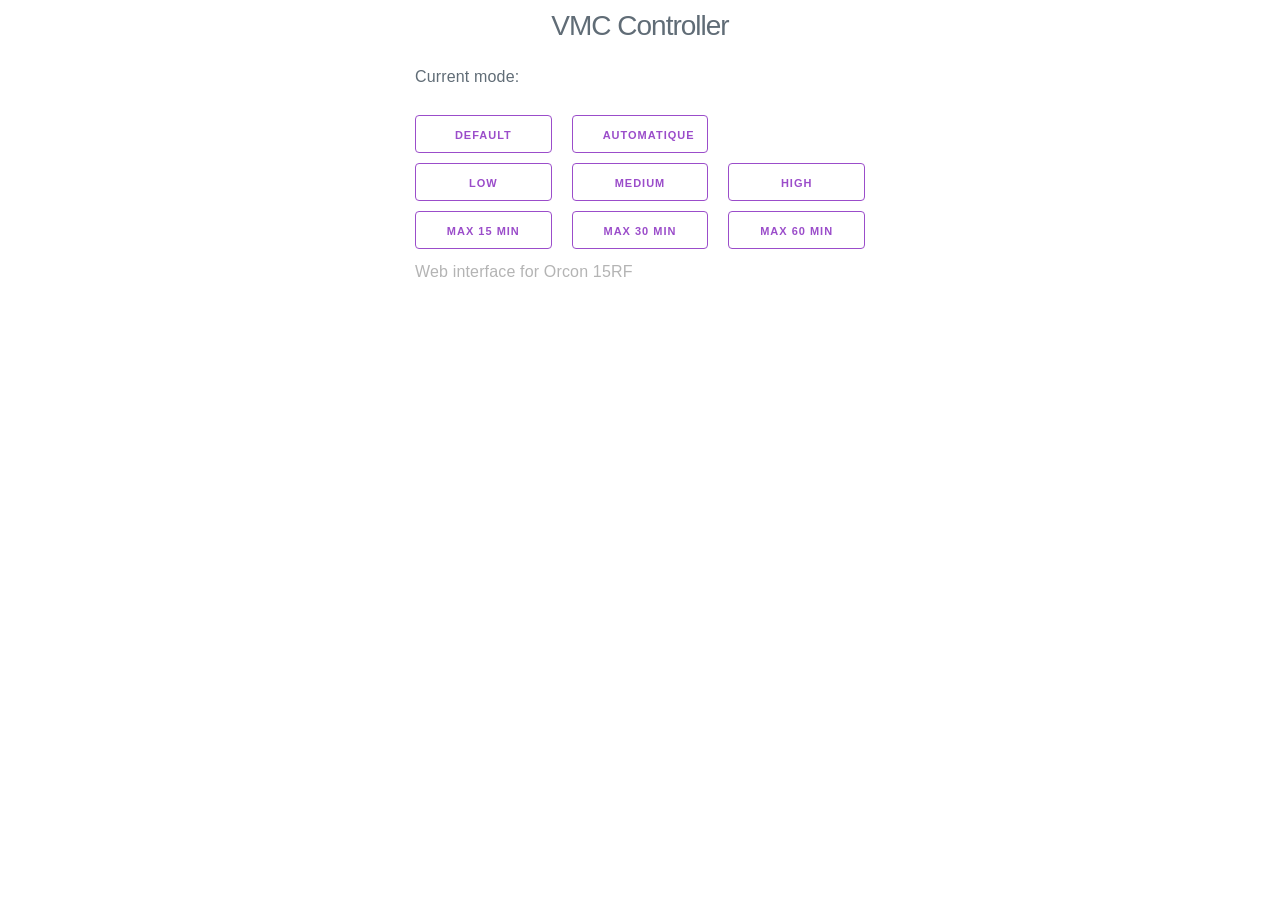
==== data/index.html @ 26a320ec "Initial commit" ====
<!DOCTYPE html>
<html lang="fr">
<head>
    <title>VMC Controller</title>
    <meta name="viewport" content="width=device-width, initial-scale=1"charset="UTF-8" />
    <link rel="stylesheet" type="text/css" href="milligram.min.css">
    <link rel="stylesheet" type="text/css" href="style.css">
    <script type="text/javascript" src="script.js"></script>
</head>
<body>
    <div class="container title">
        <h3>VMC Controller</h3>
    </div>
    <div class="container mode">
        <p>Current mode: <span id="mode"></span></p>
    </div>
    <div class="container remote">
        <div class="row">
            <div class="column column-33"><button onclick="send('default')" class="button button-outline" href="#">Default</button></div>
            <div class="column column-33"><button onclick="send('auto')" class="button button-outline" href="#">Automatique</button></div>
        </div>
        <div class="row">
            <div class="column column-33"><button onclick="send('low')" class="button button-outline" href="#">Low</button></div>
            <div class="column column-33"><button onclick="send('medium')" class="button button-outline" href="#">Medium</button></div>
            <div class="column column-33"><button onclick="send('high')" class="button button-outline" href="#">High</button></div>
        </div>
        <div class="row">
            <div class="column column-33"><button onclick="send('max1')" class="button button-outline" href="#">Max 15 min</button></div>
            <div class="column column-33"><button onclick="send('max2')" class="button button-outline" href="#">Max 30 min</button></div>
            <div class="column column-33"><button onclick="send('max3')" class="button button-outline" href="#">Max 60 min</button></div>
        </div>
    </div>
    <div class="container footer">
        <p>Web interface for Orcon 15RF</p>
    </div>
</body>
</html>
---- data/style.css ----
body{
    margin: 0 10px O O;
}
.container {
    max-width: 450px;
    padding: 0;
}
.row {
    flex-direction: row;
    margin-left: -1.0rem;
    width: calc(100% + 2.0rem);
}
.row .column {
    margin-bottom: inherit;
    padding: 0 1.0rem;
}
.title {
    text-align: center;
}
.remote .button {
    width: 100%;
}
.footer {
    color: rgb(180, 180, 180);
}
@media (max-width: 450px) { 
    .row {
        flex-direction: column;
    }
    .row .column.column-33, .row .column.column-34 {
        width: 100%;
        max-width: 100%;
        flex: 0;
    }
}
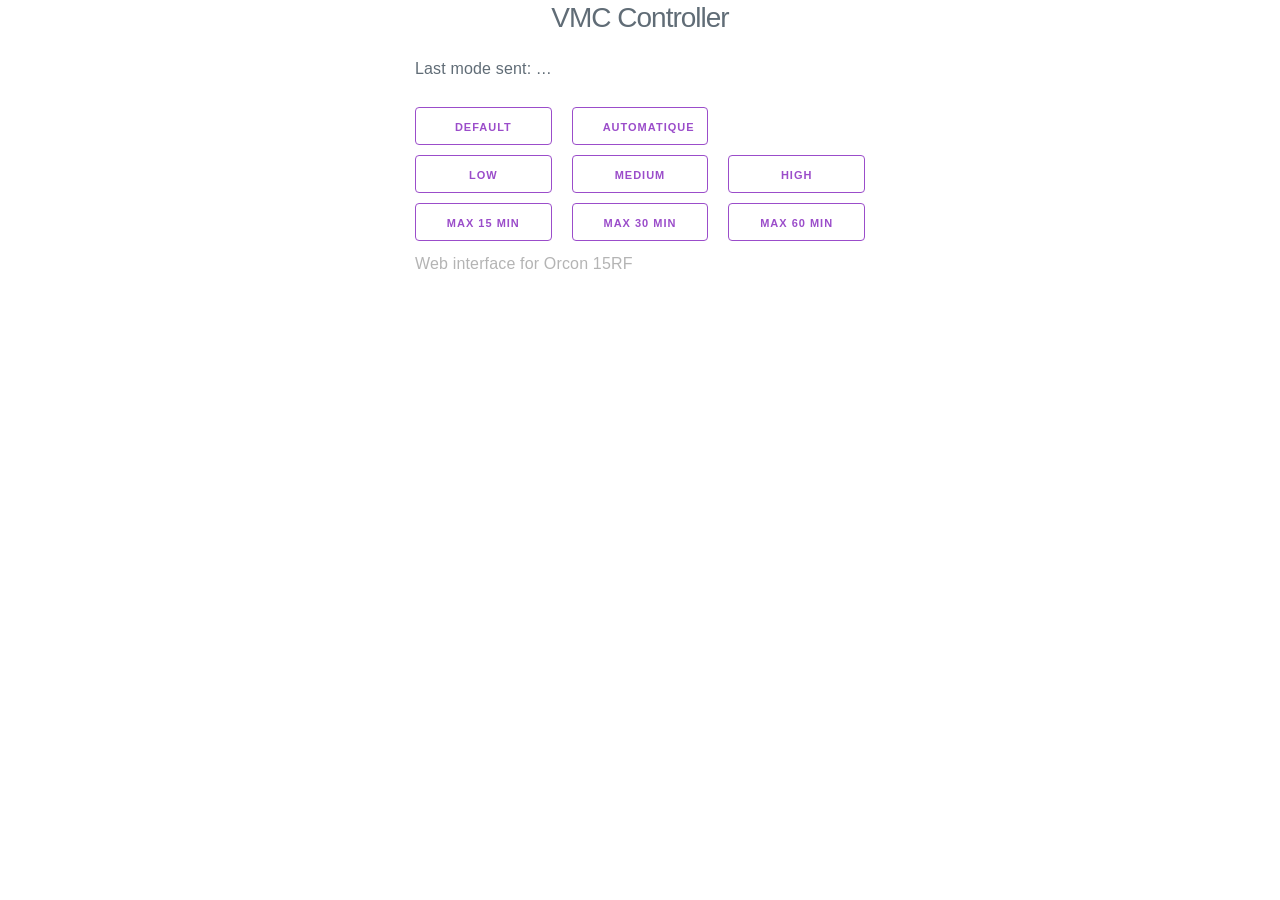
==== commit b93b2fc5: "Corriger les petits défauts de l'interface web - style.css : `margin: 0 10px O O` (lettre O) devient" ====
--- a/data/index.html
+++ b/data/index.html
@@ -2,7 +2,8 @@
 <html lang="fr">
 <head>
     <title>VMC Controller</title>
-    <meta name="viewport" content="width=device-width, initial-scale=1"charset="UTF-8" />
+    <meta charset="UTF-8">
+    <meta name="viewport" content="width=device-width, initial-scale=1">
     <link rel="stylesheet" type="text/css" href="milligram.min.css">
     <link rel="stylesheet" type="text/css" href="style.css">
     <script type="text/javascript" src="script.js"></script>
@@ -12,22 +13,22 @@
         <h3>VMC Controller</h3>
     </div>
     <div class="container mode">
-        <p>Current mode: <span id="mode"></span></p>
+        <p>Last mode sent: <span id="mode">…</span></p>
     </div>
     <div class="container remote">
         <div class="row">
-            <div class="column column-33"><button onclick="send('default')" class="button button-outline" href="#">Default</button></div>
-            <div class="column column-33"><button onclick="send('auto')" class="button button-outline" href="#">Automatique</button></div>
+            <div class="column column-33"><button onclick="send('default')" class="button button-outline">Default</button></div>
+            <div class="column column-33"><button onclick="send('auto')" class="button button-outline">Automatique</button></div>
         </div>
         <div class="row">
-            <div class="column column-33"><button onclick="send('low')" class="button button-outline" href="#">Low</button></div>
-            <div class="column column-33"><button onclick="send('medium')" class="button button-outline" href="#">Medium</button></div>
-            <div class="column column-33"><button onclick="send('high')" class="button button-outline" href="#">High</button></div>
+            <div class="column column-33"><button onclick="send('low')" class="button button-outline">Low</button></div>
+            <div class="column column-33"><button onclick="send('medium')" class="button button-outline">Medium</button></div>
+            <div class="column column-33"><button onclick="send('high')" class="button button-outline">High</button></div>
         </div>
         <div class="row">
-            <div class="column column-33"><button onclick="send('max1')" class="button button-outline" href="#">Max 15 min</button></div>
-            <div class="column column-33"><button onclick="send('max2')" class="button button-outline" href="#">Max 30 min</button></div>
-            <div class="column column-33"><button onclick="send('max3')" class="button button-outline" href="#">Max 60 min</button></div>
+            <div class="column column-33"><button onclick="send('max1')" class="button button-outline">Max 15 min</button></div>
+            <div class="column column-33"><button onclick="send('max2')" class="button button-outline">Max 30 min</button></div>
+            <div class="column column-33"><button onclick="send('max3')" class="button button-outline">Max 60 min</button></div>
         </div>
     </div>
     <div class="container footer">
--- a/data/style.css
+++ b/data/style.css
@@ -1,5 +1,5 @@
 body{
-    margin: 0 10px O O;
+    margin: 0 10px;
 }
 .container {
     max-width: 450px;
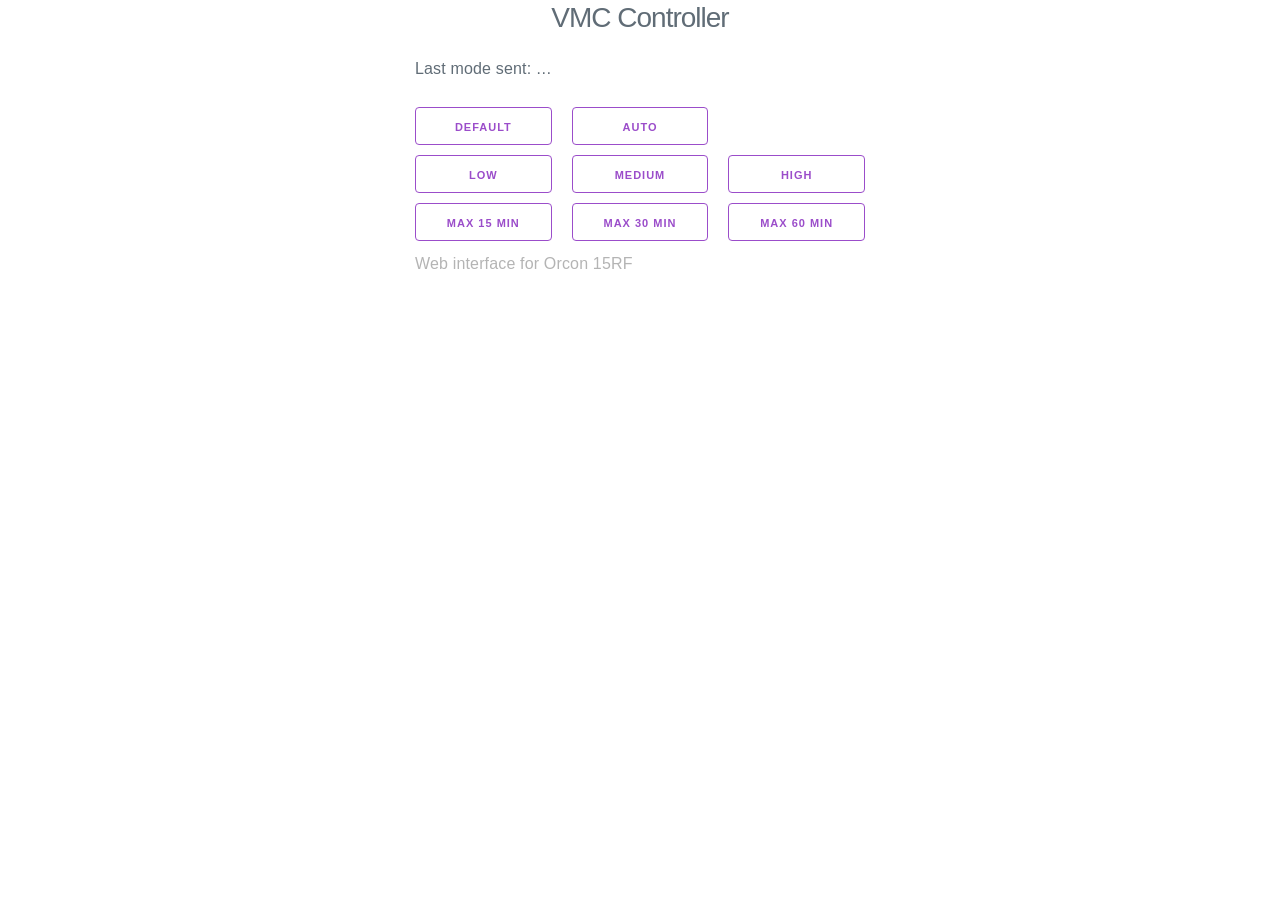
==== commit 5b05715d: "Passer toute l'interface en anglais « Automatique » devient « Auto » (bouton et réponse de /mode), l" ====
--- a/data/index.html
+++ b/data/index.html
@@ -1,5 +1,5 @@
 <!DOCTYPE html>
-<html lang="fr">
+<html lang="en">
 <head>
     <title>VMC Controller</title>
     <meta charset="UTF-8">
@@ -18,7 +18,7 @@
     <div class="container remote">
         <div class="row">
             <div class="column column-33"><button onclick="send('default')" class="button button-outline">Default</button></div>
-            <div class="column column-33"><button onclick="send('auto')" class="button button-outline">Automatique</button></div>
+            <div class="column column-33"><button onclick="send('auto')" class="button button-outline">Auto</button></div>
         </div>
         <div class="row">
             <div class="column column-33"><button onclick="send('low')" class="button button-outline">Low</button></div>
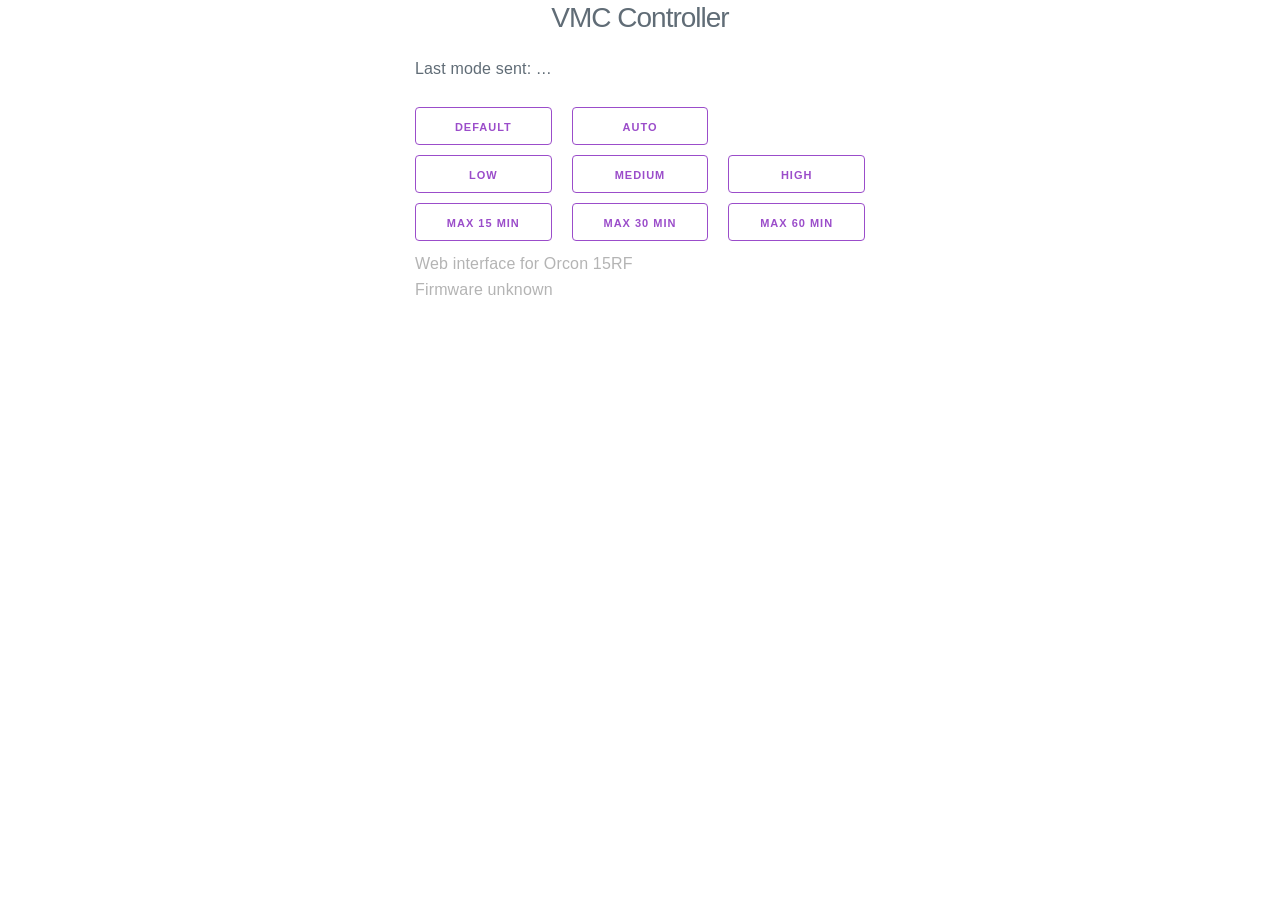
==== commit f30aa19c: "Show the firmware version from the Git tags (/version and web page) scripts/version.py builds git de" ====
--- a/data/index.html
+++ b/data/index.html
@@ -32,7 +32,7 @@
         </div>
     </div>
     <div class="container footer">
-        <p>Web interface for Orcon 15RF</p>
+        <p>Web interface for Orcon 15RF<br>Firmware <span id="version">…</span></p>
     </div>
 </body>
 </html>
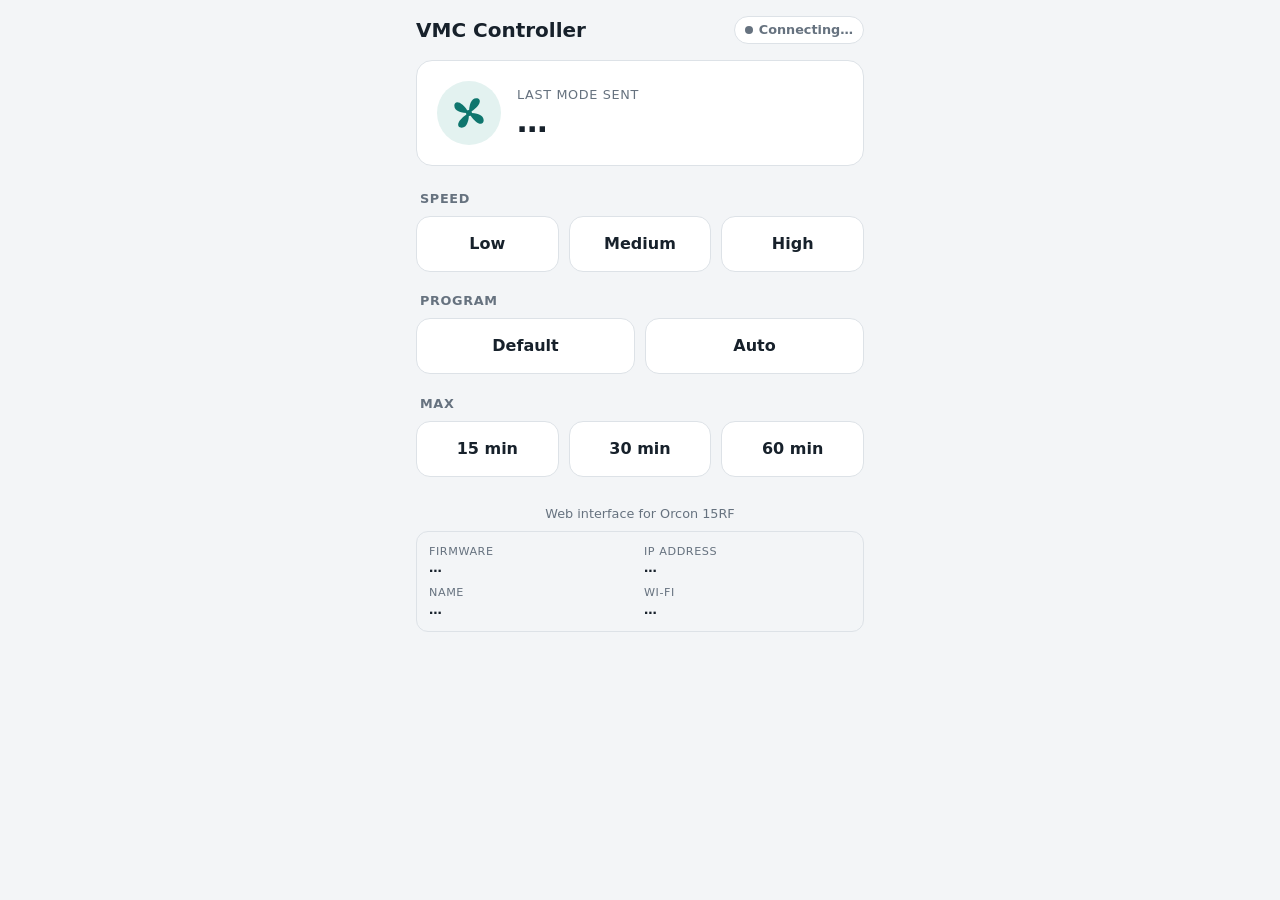
==== commit 8d503e45: "Show the IP address in the web page and redesign it for smartphones - New GET /info route (JSON): ve" ====
--- a/data/index.html
+++ b/data/index.html
@@ -3,36 +3,70 @@
 <head>
     <title>VMC Controller</title>
     <meta charset="UTF-8">
-    <meta name="viewport" content="width=device-width, initial-scale=1">
-    <link rel="stylesheet" type="text/css" href="milligram.min.css">
+    <meta name="viewport" content="width=device-width, initial-scale=1, viewport-fit=cover">
+    <meta name="theme-color" content="#0f766e">
     <link rel="stylesheet" type="text/css" href="style.css">
     <script type="text/javascript" src="script.js"></script>
 </head>
 <body>
-    <div class="container title">
-        <h3>VMC Controller</h3>
-    </div>
-    <div class="container mode">
-        <p>Last mode sent: <span id="mode">…</span></p>
-    </div>
-    <div class="container remote">
-        <div class="row">
-            <div class="column column-33"><button onclick="send('default')" class="button button-outline">Default</button></div>
-            <div class="column column-33"><button onclick="send('auto')" class="button button-outline">Auto</button></div>
-        </div>
-        <div class="row">
-            <div class="column column-33"><button onclick="send('low')" class="button button-outline">Low</button></div>
-            <div class="column column-33"><button onclick="send('medium')" class="button button-outline">Medium</button></div>
-            <div class="column column-33"><button onclick="send('high')" class="button button-outline">High</button></div>
-        </div>
-        <div class="row">
-            <div class="column column-33"><button onclick="send('max1')" class="button button-outline">Max 15 min</button></div>
-            <div class="column column-33"><button onclick="send('max2')" class="button button-outline">Max 30 min</button></div>
-            <div class="column column-33"><button onclick="send('max3')" class="button button-outline">Max 60 min</button></div>
-        </div>
-    </div>
-    <div class="container footer">
-        <p>Web interface for Orcon 15RF<br>Firmware <span id="version">…</span></p>
-    </div>
+    <header class="top">
+        <h1>VMC Controller</h1>
+        <span id="link" class="link">Connecting…</span>
+    </header>
+
+    <main>
+        <section class="card status" aria-live="polite">
+            <svg class="fan" viewBox="0 0 24 24" aria-hidden="true">
+                <g id="fan">
+                    <path d="M12 12c0-4 1-8 4-8s3 4-4 8z"/>
+                    <path d="M12 12c4 0 8 1 8 4s-4 3-8-4z"/>
+                    <path d="M12 12c0 4-1 8-4 8s-3-4 4-8z"/>
+                    <path d="M12 12c-4 0-8-1-8-4s4-3 8 4z"/>
+                </g>
+                <circle cx="12" cy="12" r="1.6"/>
+            </svg>
+            <div>
+                <p class="label">Last mode sent</p>
+                <p id="mode" class="mode">…</p>
+                <p id="until" class="hint"></p>
+            </div>
+        </section>
+
+        <section class="group">
+            <h2>Speed</h2>
+            <div class="grid three">
+                <button data-cmd="low" data-mode="Low">Low</button>
+                <button data-cmd="medium" data-mode="Medium">Medium</button>
+                <button data-cmd="high" data-mode="High">High</button>
+            </div>
+        </section>
+
+        <section class="group">
+            <h2>Program</h2>
+            <div class="grid two">
+                <button data-cmd="default" data-mode="Default">Default</button>
+                <button data-cmd="auto" data-mode="Auto">Auto</button>
+            </div>
+        </section>
+
+        <section class="group boost">
+            <h2>Max <span id="boost-hint" class="hint"></span></h2>
+            <div class="grid three">
+                <button data-cmd="max1" data-mode="Max 15 min">15 min</button>
+                <button data-cmd="max2" data-mode="Max 30 min">30 min</button>
+                <button data-cmd="max3" data-mode="Max 60 min">60 min</button>
+            </div>
+        </section>
+    </main>
+
+    <footer>
+        <p>Web interface for Orcon 15RF</p>
+        <dl>
+            <div><dt>Firmware</dt><dd id="version">…</dd></div>
+            <div><dt>IP address</dt><dd id="ip">…</dd></div>
+            <div><dt>Name</dt><dd id="hostname">…</dd></div>
+            <div><dt>Wi-Fi</dt><dd id="rssi">…</dd></div>
+        </dl>
+    </footer>
 </body>
-</html>+</html>
--- a/data/style.css
+++ b/data/style.css
@@ -1,35 +1,175 @@
-body{
-    margin: 0 10px;
+/* VMC Controller web interface. No framework: the whole interface has to
+   fit in the 64 KB LittleFS of the production board. Light and dark themes
+   follow the phone settings. */
+:root {
+    --bg: #f3f5f7;
+    --card: #ffffff;
+    --text: #17212b;
+    --muted: #66727f;
+    --line: #dde2e7;
+    --accent: #0f766e;
+    --accent-text: #ffffff;
+    --soft: #e3f2f0;
+    --ok: #16a34a;
+    --bad: #dc2626;
+    color-scheme: light dark;
 }
-.container {
-    max-width: 450px;
-    padding: 0;
+@media (prefers-color-scheme: dark) {
+    :root {
+        --bg: #0e1418;
+        --card: #182127;
+        --text: #e7edf1;
+        --muted: #8d99a4;
+        --line: #26323a;
+        --accent: #2dd4bf;
+        --accent-text: #062925;
+        --soft: #12302d;
+        --ok: #4ade80;
+        --bad: #f87171;
+    }
 }
-.row {
-    flex-direction: row;
-    margin-left: -1.0rem;
-    width: calc(100% + 2.0rem);
+
+* { box-sizing: border-box; }
+
+body {
+    margin: 0 auto;
+    max-width: 480px;
+    padding: 16px 16px calc(16px + env(safe-area-inset-bottom));
+    background: var(--bg);
+    color: var(--text);
+    font: 16px/1.4 system-ui, -apple-system, "Segoe UI", Roboto, sans-serif;
+    -webkit-tap-highlight-color: transparent;
 }
-.row .column {
-    margin-bottom: inherit;
-    padding: 0 1.0rem;
+
+.top {
+    display: flex;
+    align-items: center;
+    justify-content: space-between;
+    margin-bottom: 16px;
 }
-.title {
+h1 { margin: 0; font-size: 1.25rem; font-weight: 700; }
+
+/* Connection badge: grey while connecting, green online, red offline. */
+.link {
+    display: inline-flex;
+    align-items: center;
+    gap: 6px;
+    padding: 4px 10px;
+    border-radius: 999px;
+    background: var(--card);
+    border: 1px solid var(--line);
+    color: var(--muted);
+    font-size: 0.8rem;
+    font-weight: 600;
+}
+.link::before {
+    content: "";
+    width: 8px;
+    height: 8px;
+    border-radius: 50%;
+    background: currentColor;
+}
+.link.online { color: var(--ok); }
+.link.offline { color: var(--bad); }
+
+.card {
+    background: var(--card);
+    border: 1px solid var(--line);
+    border-radius: 16px;
+}
+
+.status {
+    display: flex;
+    align-items: center;
+    gap: 16px;
+    padding: 20px;
+    margin-bottom: 24px;
+    transition: opacity 0.3s;
+}
+.status p { margin: 0; }
+.label {
+    color: var(--muted);
+    font-size: 0.8rem;
+    text-transform: uppercase;
+    letter-spacing: 0.05em;
+}
+.mode { font-size: 1.9rem; font-weight: 700; line-height: 1.2; }
+.hint { color: var(--muted); font-size: 0.85rem; font-weight: 400; }
+
+/* Fan icon, turning faster with the mode (speed set from script.js). */
+.fan {
+    flex: none;
+    width: 64px;
+    height: 64px;
+    padding: 10px;
+    border-radius: 50%;
+    background: var(--soft);
+    fill: var(--accent);
+}
+#fan {
+    transform-origin: 12px 12px;
+    animation: spin var(--spin, 0s) linear infinite;
+}
+@keyframes spin { to { transform: rotate(360deg); } }
+@media (prefers-reduced-motion: reduce) { #fan { animation: none; } }
+
+body.offline .status,
+body.offline .group { opacity: 0.45; }
+
+.group { margin-bottom: 20px; }
+h2 {
+    margin: 0 0 8px 4px;
+    font-size: 0.8rem;
+    font-weight: 600;
+    color: var(--muted);
+    text-transform: uppercase;
+    letter-spacing: 0.05em;
+}
+h2 .hint { text-transform: none; letter-spacing: 0; }
+
+.grid { display: grid; gap: 10px; }
+.grid.two { grid-template-columns: 1fr 1fr; }
+.grid.three { grid-template-columns: 1fr 1fr 1fr; }
+
+button {
+    min-height: 56px;
+    padding: 8px;
+    border: 1px solid var(--line);
+    border-radius: 14px;
+    background: var(--card);
+    color: var(--text);
+    font: inherit;
+    font-weight: 600;
+    cursor: pointer;
+    transition: background 0.15s, color 0.15s, transform 0.1s;
+}
+button:active { transform: scale(0.97); }
+button:focus-visible { outline: 2px solid var(--accent); outline-offset: 2px; }
+button.active {
+    background: var(--accent);
+    border-color: var(--accent);
+    color: var(--accent-text);
+}
+/* Sent, waiting for the ESP to press the button on the remote. */
+button.sending { border-color: var(--accent); color: var(--accent); }
+button:disabled { opacity: 0.4; cursor: not-allowed; transform: none; }
+
+footer {
+    margin-top: 28px;
+    color: var(--muted);
+    font-size: 0.8rem;
     text-align: center;
 }
-.remote .button {
-    width: 100%;
+footer p { margin: 0 0 8px; }
+footer dl {
+    display: grid;
+    grid-template-columns: 1fr 1fr;
+    gap: 8px;
+    margin: 0;
+    padding: 12px;
+    border: 1px solid var(--line);
+    border-radius: 12px;
+    text-align: left;
 }
-.footer {
-    color: rgb(180, 180, 180);
-}
-@media (max-width: 450px) { 
-    .row {
-        flex-direction: column;
-    }
-    .row .column.column-33, .row .column.column-34 {
-        width: 100%;
-        max-width: 100%;
-        flex: 0;
-    }
-}
+footer dt { font-size: 0.7rem; text-transform: uppercase; letter-spacing: 0.05em; }
+footer dd { margin: 0; color: var(--text); font-weight: 600; word-break: break-all; }
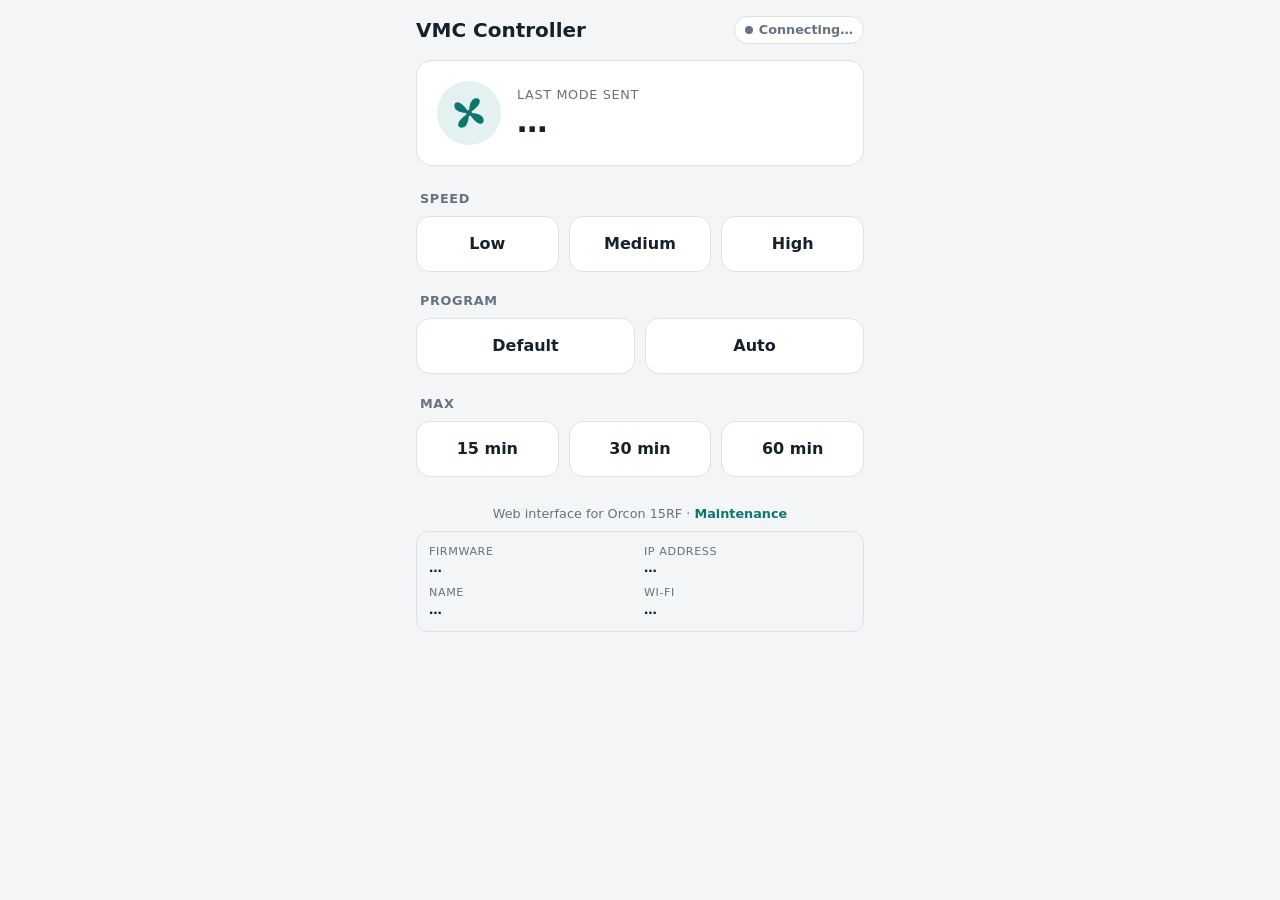
==== commit cebfbb38: "Add remote pairing, remote reset and a maintenance page - POST /pair holds 1 and Auto together for 5" ====
--- a/data/index.html
+++ b/data/index.html
@@ -60,7 +60,7 @@
     </main>
 
     <footer>
-        <p>Web interface for Orcon 15RF</p>
+        <p>Web interface for Orcon 15RF · <a href="maintenance">Maintenance</a></p>
         <dl>
             <div><dt>Firmware</dt><dd id="version">…</dd></div>
             <div><dt>IP address</dt><dd id="ip">…</dd></div>
--- a/data/style.css
+++ b/data/style.css
@@ -173,3 +173,24 @@
 }
 footer dt { font-size: 0.7rem; text-transform: uppercase; letter-spacing: 0.05em; }
 footer dd { margin: 0; color: var(--text); font-weight: 600; word-break: break-all; }
+
+footer a, .back { color: var(--accent); text-decoration: none; font-weight: 600; }
+.back { margin-right: 4px; }
+
+/* Maintenance page. */
+.panel { padding: 16px; }
+.panel p, .panel ol { margin: 0 0 12px; }
+.panel ol { padding-left: 20px; }
+.panel li { margin-bottom: 4px; }
+.panel > button { width: 100%; }
+.panel .hint { margin: 12px 0 0; }
+.facts {
+    display: grid;
+    grid-template-columns: 1fr 1fr;
+    gap: 10px;
+    margin: 0 0 16px;
+}
+.facts dt { color: var(--muted); font-size: 0.7rem; text-transform: uppercase; letter-spacing: 0.05em; }
+.facts dd { margin: 0; font-weight: 600; word-break: break-all; }
+button.danger { color: var(--bad); }
+.notice { min-height: 1.4em; text-align: center; font-weight: 600; color: var(--accent); }
